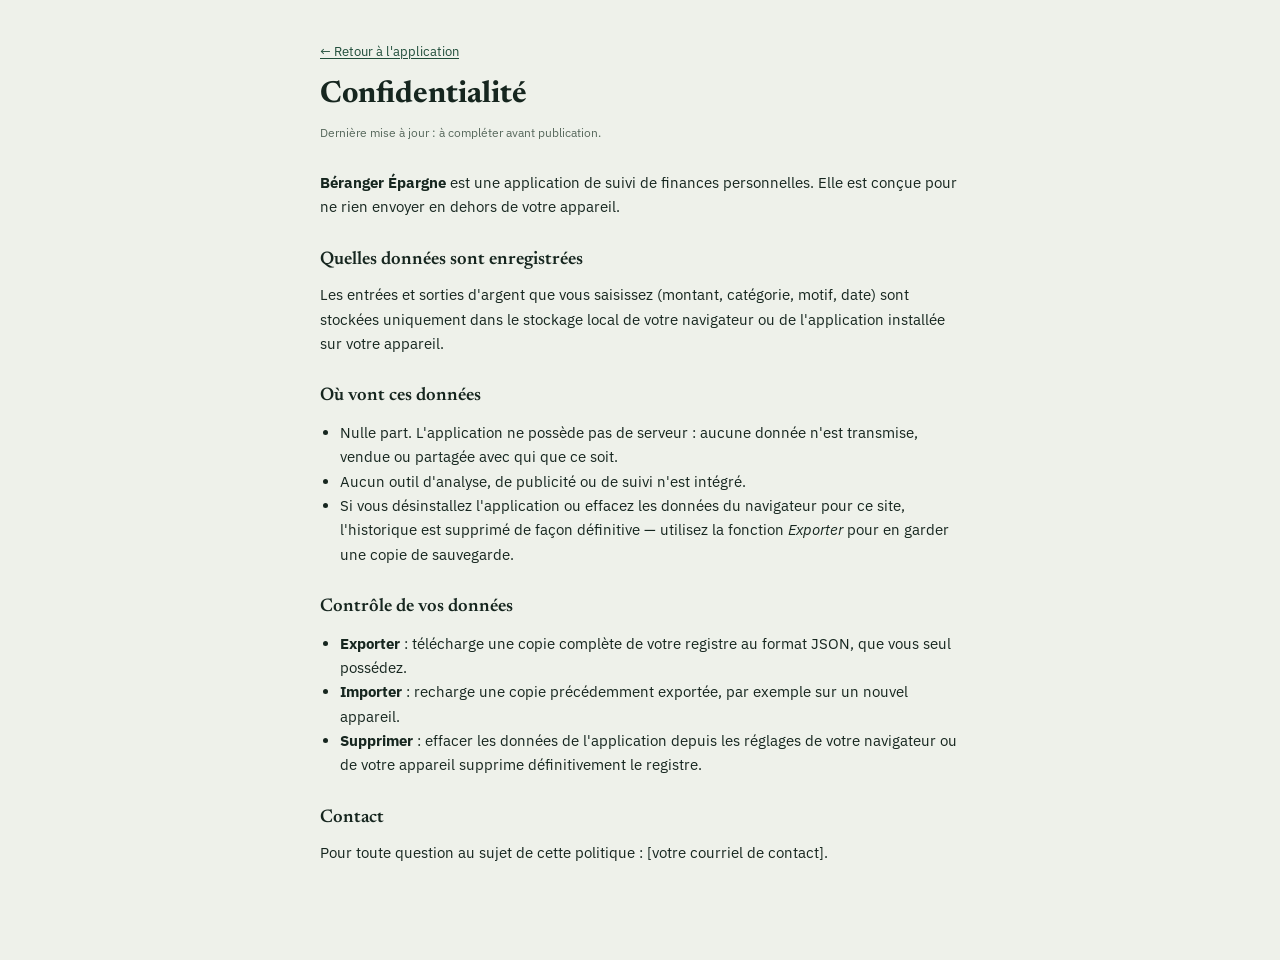
==== privacy.html @ 8eda5e46 "Initial commit: Beranger Epargne, a personal finance PWA Standalone offline-first web app for tracki" ====
<!doctype html>
<html lang="fr-CA">
<head>
<meta charset="utf-8">
<meta name="viewport" content="width=device-width, initial-scale=1">
<title>Confidentialité — Béranger Épargne</title>
<meta name="theme-color" content="#1f4d3a">
<link rel="icon" type="image/png" sizes="32x32" href="icons/favicon-32.png">
<link rel="preconnect" href="https://fonts.gstatic.com" crossorigin>
<link rel="stylesheet" href="https://fonts.googleapis.com/css2?family=Newsreader:opsz,wght@6..72,400;6..72,600&family=IBM+Plex+Sans:wght@400;500;600&display=swap">
<link rel="stylesheet" href="style.css">
<style>
  .doc{ max-width:680px; margin:0 auto; padding:40px 20px 80px; }
  .doc h1{ font-size:1.9rem; margin-bottom:6px; }
  .doc .updated{ font-size:.78rem; color:var(--muted); margin-bottom:28px; }
  .doc h2{ font-size:1.15rem; margin-top:30px; margin-bottom:8px; font-weight:600; }
  .doc p, .doc li{ font-size:.92rem; line-height:1.65; color:var(--ink); }
  .doc ul{ padding-left:20px; }
  .back{ display:inline-block; margin-bottom:20px; font-size:.82rem; color:var(--ledger); text-decoration:underline; text-underline-offset:2px; }
</style>
</head>
<body>
<div class="doc">
  <a class="back" href="index.html">← Retour à l'application</a>
  <h1>Confidentialité</h1>
  <p class="updated">Dernière mise à jour : à compléter avant publication.</p>

  <p><strong>Béranger Épargne</strong> est une application de suivi de finances personnelles. Elle est conçue pour ne rien envoyer en dehors de votre appareil.</p>

  <h2>Quelles données sont enregistrées</h2>
  <p>Les entrées et sorties d'argent que vous saisissez (montant, catégorie, motif, date) sont stockées uniquement dans le stockage local de votre navigateur ou de l'application installée sur votre appareil.</p>

  <h2>Où vont ces données</h2>
  <ul>
    <li>Nulle part. L'application ne possède pas de serveur : aucune donnée n'est transmise, vendue ou partagée avec qui que ce soit.</li>
    <li>Aucun outil d'analyse, de publicité ou de suivi n'est intégré.</li>
    <li>Si vous désinstallez l'application ou effacez les données du navigateur pour ce site, l'historique est supprimé de façon définitive — utilisez la fonction <em>Exporter</em> pour en garder une copie de sauvegarde.</li>
  </ul>

  <h2>Contrôle de vos données</h2>
  <ul>
    <li><strong>Exporter</strong> : télécharge une copie complète de votre registre au format JSON, que vous seul possédez.</li>
    <li><strong>Importer</strong> : recharge une copie précédemment exportée, par exemple sur un nouvel appareil.</li>
    <li><strong>Supprimer</strong> : effacer les données de l'application depuis les réglages de votre navigateur ou de votre appareil supprime définitivement le registre.</li>
  </ul>

  <h2>Contact</h2>
  <p>Pour toute question au sujet de cette politique : [votre courriel de contact].</p>
</div>
</body>
</html>
---- style.css ----
:root{
  --paper:#eef1ea;
  --paper-raised:#e4e9dd;
  --ink:#16261f;
  --muted:#57685c;
  --ledger:#1f4d3a;
  --ledger-strong:#163a2b;
  --brass:#97742f;
  --wine:#7a2e33;
  --line:#c9d2c1;
  --line-soft:#dbe1d4;
  --focus:#2f6f4e;
}
@media (prefers-color-scheme: dark){
  :root:not([data-theme="light"]){
    --paper:#11201a;
    --paper-raised:#182a22;
    --ink:#e8ece4;
    --muted:#9bab9e;
    --ledger:#5fa17d;
    --ledger-strong:#7bbb98;
    --brass:#d1ab5f;
    --wine:#d17d80;
    --line:#2c3e33;
    --line-soft:#22322a;
    --focus:#7bbb98;
  }
}
:root[data-theme="dark"]{
  --paper:#11201a;
  --paper-raised:#182a22;
  --ink:#e8ece4;
  --muted:#9bab9e;
  --ledger:#5fa17d;
  --ledger-strong:#7bbb98;
  --brass:#d1ab5f;
  --wine:#d17d80;
  --line:#2c3e33;
  --line-soft:#22322a;
  --focus:#7bbb98;
}

*{ box-sizing:border-box; }
html,body{ margin:0; padding:0; }
body{
  background:var(--paper);
  color:var(--ink);
  font-family:"IBM Plex Sans", system-ui, sans-serif;
  -webkit-font-smoothing:antialiased;
}
::selection{ background:var(--ledger); color:var(--paper); }
h1,h2,h3{ font-family:"Newsreader", Georgia, serif; text-wrap:balance; margin:0; }
.num{ font-family:"IBM Plex Mono", ui-monospace, monospace; font-variant-numeric:tabular-nums; }
a{ color:inherit; }
button{ font-family:inherit; cursor:pointer; }
input, select{ font-family:inherit; }
:focus-visible{ outline:2px solid var(--focus); outline-offset:2px; }

.shell{
  max-width:1180px;
  margin:0 auto;
  padding:28px 20px 80px;
  display:flex;
  flex-direction:column;
  gap:22px;
}

.masthead{
  display:flex;
  align-items:flex-end;
  justify-content:space-between;
  gap:16px;
  padding-bottom:16px;
  border-bottom:2px solid var(--ink);
  flex-wrap:wrap;
}
.brand{ display:flex; align-items:center; gap:12px; }
.brand svg{ width:38px; height:38px; flex:none; }
.brand-text h1{ font-size:1.7rem; font-weight:600; letter-spacing:.2px; }
.brand-text p{ margin:2px 0 0; font-size:.8rem; color:var(--muted); letter-spacing:.03em; }

.header-actions{ display:flex; align-items:center; gap:18px; flex-wrap:wrap; }

.data-actions{ display:flex; gap:8px; }
.ghost-btn{
  font-size:.72rem; color:var(--muted);
  border:1px solid var(--line); background:var(--paper-raised);
  border-radius:3px; padding:5px 9px;
}
.ghost-btn:hover{ border-color:var(--ledger); color:var(--ledger); }

.month-nav{
  display:flex;
  align-items:center;
  gap:10px;
  font-family:"IBM Plex Mono", monospace;
}
.month-nav button{
  width:30px; height:30px;
  border:1px solid var(--line);
  background:var(--paper-raised);
  color:var(--ink);
  border-radius:3px;
  font-size:.95rem;
  display:flex; align-items:center; justify-content:center;
}
.month-nav button:hover{ border-color:var(--ledger); color:var(--ledger); }
.month-label{
  min-width:168px;
  text-align:center;
  font-size:.95rem;
  font-weight:500;
  padding:5px 10px;
  border:1px solid var(--line);
  border-radius:3px;
  background:var(--paper-raised);
}
.month-today{
  font-size:.72rem;
  color:var(--muted);
  border:none;
  background:none;
  text-decoration:underline;
  text-underline-offset:2px;
  padding:0;
}

.tiles{
  display:grid;
  grid-template-columns:repeat(4,1fr);
  gap:1px;
  background:var(--line);
  border:1px solid var(--line);
}
@media (max-width:600px){ .tiles{ grid-template-columns:repeat(2,1fr); } }
.tile{
  background:var(--paper);
  padding:16px 18px;
  display:flex;
  flex-direction:column;
  gap:8px;
  min-width:0;
}
.tile .k{
  font-size:.7rem;
  text-transform:uppercase;
  letter-spacing:.08em;
  color:var(--muted);
}
.tile .v{
  font-size:1.5rem;
  font-weight:500;
  white-space:nowrap;
  overflow:hidden;
  text-overflow:ellipsis;
}
.tile .d{ font-size:.74rem; color:var(--muted); }
.tile.in .v{ color:var(--ledger); }
.tile.out .v{ color:var(--ink); }
.tile.save .v{ color:var(--brass); }
.tile.left .v.neg{ color:var(--wine); }

.grid{
  display:grid;
  grid-template-columns:1.55fr 1fr;
  gap:20px;
  align-items:start;
}
@media (max-width:840px){ .grid{ grid-template-columns:1fr; } }

.panel{
  background:var(--paper-raised);
  border:1px solid var(--line);
  border-radius:4px;
}
.panel-head{
  display:flex;
  align-items:baseline;
  justify-content:space-between;
  padding:14px 18px 12px;
  border-bottom:1px solid var(--line);
  gap:10px;
}
.panel-head h2{ font-size:1.05rem; font-weight:600; }
.panel-head .hint{ font-size:.72rem; color:var(--muted); }
.panel-body{ padding:16px 18px 18px; }

.add-form{
  display:flex;
  flex-wrap:wrap;
  gap:10px 10px;
  align-items:end;
  padding:14px 18px;
  border-bottom:1px solid var(--line);
  background:var(--paper);
}
.field{ display:flex; flex-direction:column; gap:4px; min-width:0; flex:1 1 108px; }
.field.amount{ flex:0 1 90px; }
.field.date{ flex:0 1 148px; }
.field.submit{ flex:0 0 auto; }
.field.type{ flex:0 0 auto; }
.field label{ font-size:.66rem; text-transform:uppercase; letter-spacing:.06em; color:var(--muted); }
.field input, .field select{
  background:var(--paper-raised);
  border:1px solid var(--line);
  border-radius:3px;
  padding:7px 8px;
  color:var(--ink);
  font-size:.85rem;
  width:100%;
}
.type-toggle{ display:flex; border:1px solid var(--line); border-radius:3px; overflow:hidden; height:33px; }
.type-toggle button{
  border:none; background:var(--paper-raised); color:var(--muted);
  padding:0 12px; font-size:.78rem; font-weight:500;
}
.type-toggle button.active.in{ background:var(--ledger); color:var(--paper); }
.type-toggle button.active.out{ background:var(--wine); color:var(--paper); }
.add-btn{
  height:33px; padding:0 16px; border:1px solid var(--ledger);
  background:var(--ledger); color:var(--paper); border-radius:3px;
  font-size:.8rem; font-weight:600; letter-spacing:.02em; white-space:nowrap;
}
.add-btn:hover{ background:var(--ledger-strong); }

.day-group + .day-group{ margin-top:14px; }
.day-head{
  font-size:.72rem; color:var(--muted);
  text-transform:uppercase; letter-spacing:.06em;
  padding:0 18px 6px;
}
.row{
  display:grid;
  grid-template-columns:1fr auto auto;
  gap:12px;
  align-items:center;
  padding:9px 18px;
  border-top:1px solid var(--line-soft);
}
.row:hover{ background:var(--paper); }
.row .desc{ min-width:0; display:flex; flex-direction:column; gap:2px; }
.row .note{ font-size:.86rem; overflow:hidden; text-overflow:ellipsis; white-space:nowrap; }
.pill{
  display:inline-flex; align-items:center; gap:5px;
  font-size:.68rem; color:var(--muted);
  width:fit-content;
}
.pill .dot{ width:6px; height:6px; border-radius:50%; background:currentColor; }
.row .amt{ font-size:.92rem; text-align:right; white-space:nowrap; }
.row .amt.in{ color:var(--ledger); }
.row .amt.out{ color:var(--ink); }
.row .amt.save{ color:var(--brass); }
.row .del{
  border:none; background:none; color:var(--muted);
  font-size:.85rem; padding:2px 4px; opacity:.5;
}
.row .del:hover{ opacity:1; color:var(--wine); }

.empty{
  padding:30px 18px;
  text-align:center;
  color:var(--muted);
  font-size:.86rem;
}

.report-line{
  display:flex; justify-content:space-between; align-items:baseline;
  padding:6px 0; border-bottom:1px solid var(--line-soft);
  font-size:.86rem; gap:10px;
}
.report-line:last-child{ border-bottom:none; }
.report-line .lbl{ color:var(--muted); }
.delta{ font-size:.72rem; margin-left:6px; }
.delta.up{ color:var(--ledger); }
.delta.down{ color:var(--wine); }
.report-note{
  margin-top:10px; padding-top:10px; border-top:1px dashed var(--line);
  font-size:.84rem; line-height:1.5; color:var(--ink);
}

.bar-row{ margin-bottom:10px; }
.bar-row:last-child{ margin-bottom:0; }
.bar-top{ display:flex; justify-content:space-between; font-size:.78rem; margin-bottom:4px; }
.bar-top .cat{ color:var(--ink); }
.bar-top .amt{ color:var(--muted); font-family:"IBM Plex Mono",monospace; }
.bar-track{ height:7px; background:var(--line-soft); border-radius:2px; overflow:hidden; }
.bar-fill{ height:100%; background:var(--ledger); border-radius:2px; }

.trend{ display:flex; align-items:flex-end; gap:6px; height:52px; margin-top:4px; }
.trend .bar{ flex:1; display:flex; flex-direction:column; align-items:center; gap:4px; height:100%; justify-content:flex-end; }
.trend .stick{ width:100%; max-width:22px; border-radius:2px 2px 0 0; background:var(--line); }
.trend .stick.pos{ background:var(--ledger); }
.trend .stick.neg{ background:var(--wine); }
.trend .m{ font-size:.6rem; color:var(--muted); }
.trend .bar.current .m{ color:var(--ink); font-weight:600; }

.tip{ display:flex; gap:10px; padding:10px 0; border-bottom:1px solid var(--line-soft); }
.tip:last-child{ border-bottom:none; }
.tip .dot{ width:8px; height:8px; border-radius:50%; margin-top:5px; flex:none; }
.tip .dot.critique{ background:var(--wine); }
.tip .dot.attention{ background:var(--brass); }
.tip .dot.info{ background:var(--muted); }
.tip .dot.positif{ background:var(--ledger); }
.tip p{ margin:0; font-size:.84rem; line-height:1.5; }

.foot-note{
  font-size:.72rem; color:var(--muted); text-align:center; margin-top:6px;
}
.foot-note a{ color:var(--ledger); text-decoration:underline; text-underline-offset:2px; }

.install-banner{
  display:none;
  align-items:center;
  justify-content:space-between;
  gap:12px;
  background:var(--ledger);
  color:var(--paper);
  padding:10px 16px;
  border-radius:4px;
  font-size:.82rem;
}
.install-banner.show{ display:flex; }
.install-banner button{
  border:1px solid var(--paper);
  background:transparent;
  color:var(--paper);
  border-radius:3px;
  padding:5px 12px;
  font-size:.78rem;
  font-weight:600;
  white-space:nowrap;
}
.install-banner button:hover{ background:var(--paper); color:var(--ledger); }
.install-banner .dismiss{
  border:none; background:none; color:var(--paper); opacity:.7; padding:2px 4px;
}
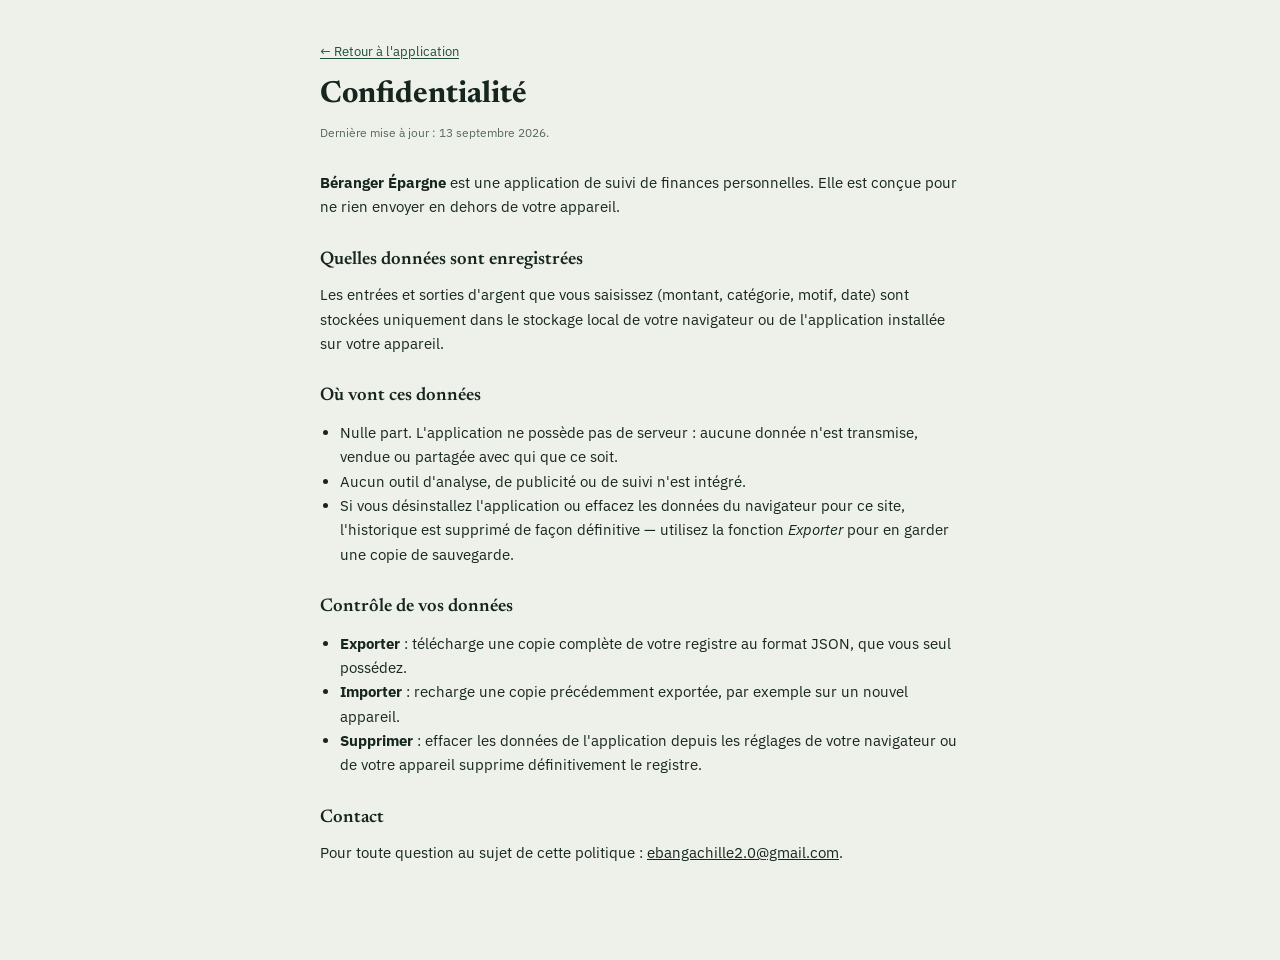
==== commit 8641c3ae: "Ajoute édition/confirmation de suppression, thème manuel, couleurs par catégorie et corrige les bloq" ====
--- a/privacy.html
+++ b/privacy.html
@@ -23,7 +23,7 @@
 <div class="doc">
   <a class="back" href="index.html">← Retour à l'application</a>
   <h1>Confidentialité</h1>
-  <p class="updated">Dernière mise à jour : à compléter avant publication.</p>
+  <p class="updated">Dernière mise à jour : 13 septembre 2026.</p>
 
   <p><strong>Béranger Épargne</strong> est une application de suivi de finances personnelles. Elle est conçue pour ne rien envoyer en dehors de votre appareil.</p>
 
@@ -45,7 +45,7 @@
   </ul>
 
   <h2>Contact</h2>
-  <p>Pour toute question au sujet de cette politique : [votre courriel de contact].</p>
+  <p>Pour toute question au sujet de cette politique : <a href="mailto:ebangachille2.0@gmail.com">ebangachille2.0@gmail.com</a>.</p>
 </div>
 </body>
 </html>
--- a/style.css
+++ b/style.css
@@ -10,6 +10,14 @@
   --line:#c9d2c1;
   --line-soft:#dbe1d4;
   --focus:#2f6f4e;
+  --cat-logement:#1b9e77;
+  --cat-alimentation:#d95f02;
+  --cat-transport:#7570b3;
+  --cat-sante:#e7298a;
+  --cat-abonnements:#66a61e;
+  --cat-loisirs:#e6ab02;
+  --cat-achats:#a6761d;
+  --cat-education:#377eb8;
 }
 @media (prefers-color-scheme: dark){
   :root:not([data-theme="light"]){
@@ -236,8 +244,10 @@
   align-items:center;
   padding:9px 18px;
   border-top:1px solid var(--line-soft);
+  cursor:pointer;
 }
 .row:hover{ background:var(--paper); }
+.row.editing{ background:var(--paper); box-shadow:inset 3px 0 0 var(--ledger); }
 .row .desc{ min-width:0; display:flex; flex-direction:column; gap:2px; }
 .row .note{ font-size:.86rem; overflow:hidden; text-overflow:ellipsis; white-space:nowrap; }
 .pill{
@@ -286,13 +296,20 @@
 .bar-track{ height:7px; background:var(--line-soft); border-radius:2px; overflow:hidden; }
 .bar-fill{ height:100%; background:var(--ledger); border-radius:2px; }
 
-.trend{ display:flex; align-items:flex-end; gap:6px; height:52px; margin-top:4px; }
-.trend .bar{ flex:1; display:flex; flex-direction:column; align-items:center; gap:4px; height:100%; justify-content:flex-end; }
+.trend{ display:flex; align-items:flex-end; gap:6px; height:52px; margin-top:20px; }
+.trend .bar{ position:relative; flex:1; display:flex; flex-direction:column; align-items:center; gap:4px; height:100%; justify-content:flex-end; }
 .trend .stick{ width:100%; max-width:22px; border-radius:2px 2px 0 0; background:var(--line); }
 .trend .stick.pos{ background:var(--ledger); }
 .trend .stick.neg{ background:var(--wine); }
 .trend .m{ font-size:.6rem; color:var(--muted); }
 .trend .bar.current .m{ color:var(--ink); font-weight:600; }
+.trend .val{
+  position:absolute; bottom:100%; left:50%; transform:translateX(-50%);
+  margin-bottom:6px; font-size:.66rem; font-family:"IBM Plex Mono",monospace;
+  background:var(--ink); color:var(--paper); padding:2px 6px; border-radius:3px;
+  white-space:nowrap; opacity:0; pointer-events:none; transition:opacity .12s;
+}
+.trend .bar:hover .val, .trend .bar:focus-visible .val, .trend .bar.show .val{ opacity:1; }
 
 .tip{ display:flex; gap:10px; padding:10px 0; border-bottom:1px solid var(--line-soft); }
 .tip:last-child{ border-bottom:none; }
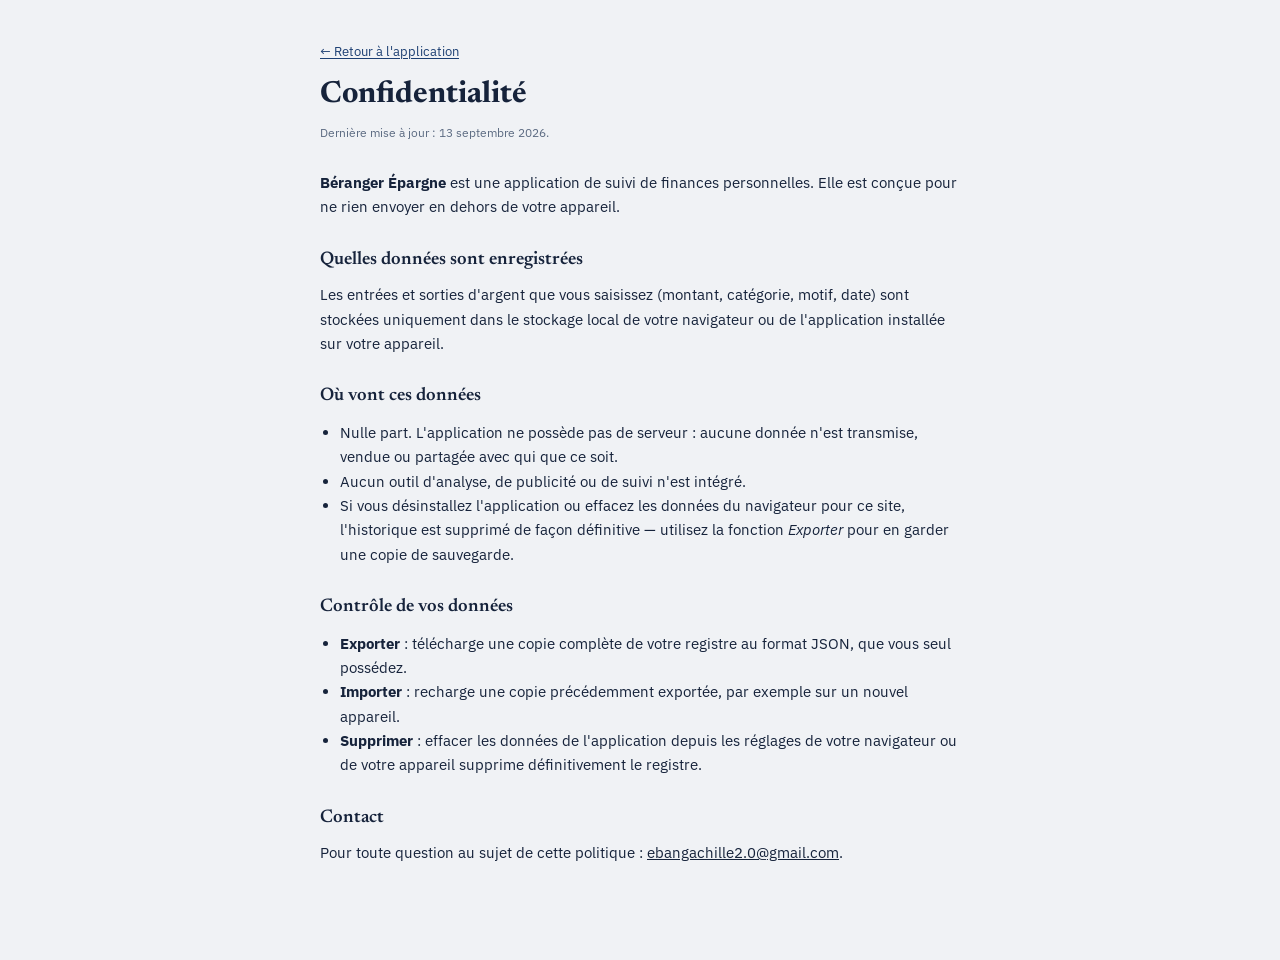
==== commit eaf576c4: "Applique le logo B-EPARGNE et un thème bleu marine/or dans tout le projet - Recadre le badge circula" ====
--- a/privacy.html
+++ b/privacy.html
@@ -4,7 +4,7 @@
 <meta charset="utf-8">
 <meta name="viewport" content="width=device-width, initial-scale=1">
 <title>Confidentialité — Béranger Épargne</title>
-<meta name="theme-color" content="#1f4d3a">
+<meta name="theme-color" content="#14243f">
 <link rel="icon" type="image/png" sizes="32x32" href="icons/favicon-32.png">
 <link rel="preconnect" href="https://fonts.gstatic.com" crossorigin>
 <link rel="stylesheet" href="https://fonts.googleapis.com/css2?family=Newsreader:opsz,wght@6..72,400;6..72,600&family=IBM+Plex+Sans:wght@400;500;600&display=swap">
--- a/style.css
+++ b/style.css
@@ -1,15 +1,15 @@
 :root{
-  --paper:#eef1ea;
-  --paper-raised:#e4e9dd;
-  --ink:#16261f;
-  --muted:#57685c;
-  --ledger:#1f4d3a;
-  --ledger-strong:#163a2b;
-  --brass:#97742f;
-  --wine:#7a2e33;
-  --line:#c9d2c1;
-  --line-soft:#dbe1d4;
-  --focus:#2f6f4e;
+  --paper:#f0f2f5;
+  --paper-raised:#e5e9ee;
+  --ink:#16233b;
+  --muted:#5c6b82;
+  --ledger:#1c3f73;
+  --ledger-strong:#142c54;
+  --brass:#c9962f;
+  --wine:#8c2f3a;
+  --line:#ccd2db;
+  --line-soft:#dde1e7;
+  --focus:#3568b3;
   --cat-logement:#1b9e77;
   --cat-alimentation:#d95f02;
   --cat-transport:#7570b3;
@@ -21,31 +21,31 @@
 }
 @media (prefers-color-scheme: dark){
   :root:not([data-theme="light"]){
-    --paper:#11201a;
-    --paper-raised:#182a22;
-    --ink:#e8ece4;
-    --muted:#9bab9e;
-    --ledger:#5fa17d;
-    --ledger-strong:#7bbb98;
-    --brass:#d1ab5f;
-    --wine:#d17d80;
-    --line:#2c3e33;
-    --line-soft:#22322a;
-    --focus:#7bbb98;
+    --paper:#0f1826;
+    --paper-raised:#17233a;
+    --ink:#e8ecf3;
+    --muted:#9aa7bd;
+    --ledger:#6fa0e6;
+    --ledger-strong:#8fb6ee;
+    --brass:#e3bb6a;
+    --wine:#d98089;
+    --line:#263a5c;
+    --line-soft:#1c2c48;
+    --focus:#6fa0e6;
   }
 }
 :root[data-theme="dark"]{
-  --paper:#11201a;
-  --paper-raised:#182a22;
-  --ink:#e8ece4;
-  --muted:#9bab9e;
-  --ledger:#5fa17d;
-  --ledger-strong:#7bbb98;
-  --brass:#d1ab5f;
-  --wine:#d17d80;
-  --line:#2c3e33;
-  --line-soft:#22322a;
-  --focus:#7bbb98;
+  --paper:#0f1826;
+  --paper-raised:#17233a;
+  --ink:#e8ecf3;
+  --muted:#9aa7bd;
+  --ledger:#6fa0e6;
+  --ledger-strong:#8fb6ee;
+  --brass:#e3bb6a;
+  --wine:#d98089;
+  --line:#263a5c;
+  --line-soft:#1c2c48;
+  --focus:#6fa0e6;
 }
 
 *{ box-sizing:border-box; }
@@ -83,7 +83,7 @@
   flex-wrap:wrap;
 }
 .brand{ display:flex; align-items:center; gap:12px; }
-.brand svg{ width:38px; height:38px; flex:none; }
+.brand-logo{ width:38px; height:38px; flex:none; border-radius:50%; display:block; }
 .brand-text h1{ font-size:1.7rem; font-weight:600; letter-spacing:.2px; }
 .brand-text p{ margin:2px 0 0; font-size:.8rem; color:var(--muted); letter-spacing:.03em; }
 
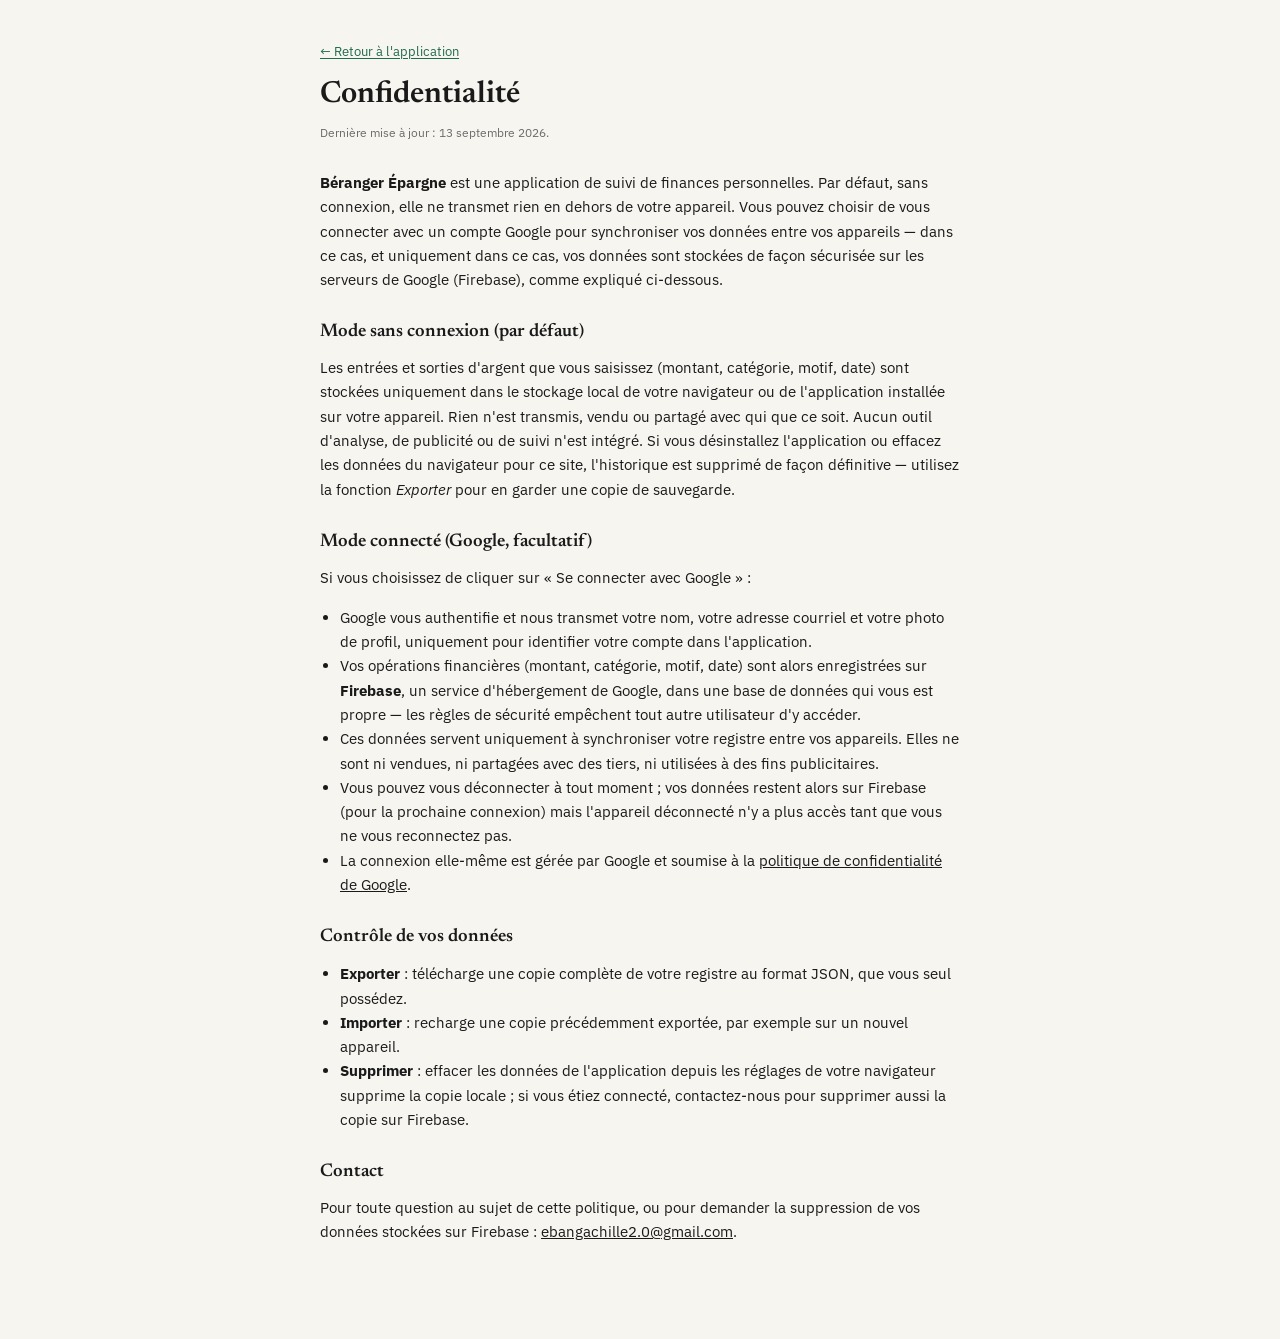
==== commit 94b36123: "Ajoute la connexion Google + synchronisation Firestore et refond le visuel en thème « Quiet Ledger »" ====
--- a/privacy.html
+++ b/privacy.html
@@ -4,10 +4,10 @@
 <meta charset="utf-8">
 <meta name="viewport" content="width=device-width, initial-scale=1">
 <title>Confidentialité — Béranger Épargne</title>
-<meta name="theme-color" content="#14243f">
+<meta name="theme-color" content="#1F6B4A">
 <link rel="icon" type="image/png" sizes="32x32" href="icons/favicon-32.png">
 <link rel="preconnect" href="https://fonts.gstatic.com" crossorigin>
-<link rel="stylesheet" href="https://fonts.googleapis.com/css2?family=Newsreader:opsz,wght@6..72,400;6..72,600&family=IBM+Plex+Sans:wght@400;500;600&display=swap">
+<link rel="stylesheet" href="https://fonts.googleapis.com/css2?family=Newsreader:opsz,wght@6..72,400;6..72,500;6..72,600;6..72,700&family=IBM+Plex+Sans:wght@400;500;600;700&family=IBM+Plex+Mono:wght@400;500;600&display=swap">
 <link rel="stylesheet" href="style.css">
 <style>
   .doc{ max-width:680px; margin:0 auto; padding:40px 20px 80px; }
@@ -25,27 +25,30 @@
   <h1>Confidentialité</h1>
   <p class="updated">Dernière mise à jour : 13 septembre 2026.</p>
 
-  <p><strong>Béranger Épargne</strong> est une application de suivi de finances personnelles. Elle est conçue pour ne rien envoyer en dehors de votre appareil.</p>
+  <p><strong>Béranger Épargne</strong> est une application de suivi de finances personnelles. Par défaut, sans connexion, elle ne transmet rien en dehors de votre appareil. Vous pouvez choisir de vous connecter avec un compte Google pour synchroniser vos données entre vos appareils — dans ce cas, et uniquement dans ce cas, vos données sont stockées de façon sécurisée sur les serveurs de Google (Firebase), comme expliqué ci-dessous.</p>
 
-  <h2>Quelles données sont enregistrées</h2>
-  <p>Les entrées et sorties d'argent que vous saisissez (montant, catégorie, motif, date) sont stockées uniquement dans le stockage local de votre navigateur ou de l'application installée sur votre appareil.</p>
+  <h2>Mode sans connexion (par défaut)</h2>
+  <p>Les entrées et sorties d'argent que vous saisissez (montant, catégorie, motif, date) sont stockées uniquement dans le stockage local de votre navigateur ou de l'application installée sur votre appareil. Rien n'est transmis, vendu ou partagé avec qui que ce soit. Aucun outil d'analyse, de publicité ou de suivi n'est intégré. Si vous désinstallez l'application ou effacez les données du navigateur pour ce site, l'historique est supprimé de façon définitive — utilisez la fonction <em>Exporter</em> pour en garder une copie de sauvegarde.</p>
 
-  <h2>Où vont ces données</h2>
+  <h2>Mode connecté (Google, facultatif)</h2>
+  <p>Si vous choisissez de cliquer sur « Se connecter avec Google » :</p>
   <ul>
-    <li>Nulle part. L'application ne possède pas de serveur : aucune donnée n'est transmise, vendue ou partagée avec qui que ce soit.</li>
-    <li>Aucun outil d'analyse, de publicité ou de suivi n'est intégré.</li>
-    <li>Si vous désinstallez l'application ou effacez les données du navigateur pour ce site, l'historique est supprimé de façon définitive — utilisez la fonction <em>Exporter</em> pour en garder une copie de sauvegarde.</li>
+    <li>Google vous authentifie et nous transmet votre nom, votre adresse courriel et votre photo de profil, uniquement pour identifier votre compte dans l'application.</li>
+    <li>Vos opérations financières (montant, catégorie, motif, date) sont alors enregistrées sur <strong>Firebase</strong>, un service d'hébergement de Google, dans une base de données qui vous est propre — les règles de sécurité empêchent tout autre utilisateur d'y accéder.</li>
+    <li>Ces données servent uniquement à synchroniser votre registre entre vos appareils. Elles ne sont ni vendues, ni partagées avec des tiers, ni utilisées à des fins publicitaires.</li>
+    <li>Vous pouvez vous déconnecter à tout moment ; vos données restent alors sur Firebase (pour la prochaine connexion) mais l'appareil déconnecté n'y a plus accès tant que vous ne vous reconnectez pas.</li>
+    <li>La connexion elle-même est gérée par Google et soumise à la <a href="https://policies.google.com/privacy" target="_blank" rel="noopener">politique de confidentialité de Google</a>.</li>
   </ul>
 
   <h2>Contrôle de vos données</h2>
   <ul>
     <li><strong>Exporter</strong> : télécharge une copie complète de votre registre au format JSON, que vous seul possédez.</li>
     <li><strong>Importer</strong> : recharge une copie précédemment exportée, par exemple sur un nouvel appareil.</li>
-    <li><strong>Supprimer</strong> : effacer les données de l'application depuis les réglages de votre navigateur ou de votre appareil supprime définitivement le registre.</li>
+    <li><strong>Supprimer</strong> : effacer les données de l'application depuis les réglages de votre navigateur supprime la copie locale ; si vous étiez connecté, contactez-nous pour supprimer aussi la copie sur Firebase.</li>
   </ul>
 
   <h2>Contact</h2>
-  <p>Pour toute question au sujet de cette politique : <a href="mailto:ebangachille2.0@gmail.com">ebangachille2.0@gmail.com</a>.</p>
+  <p>Pour toute question au sujet de cette politique, ou pour demander la suppression de vos données stockées sur Firebase : <a href="mailto:ebangachille2.0@gmail.com">ebangachille2.0@gmail.com</a>.</p>
 </div>
 </body>
 </html>
--- a/style.css
+++ b/style.css
@@ -1,15 +1,37 @@
 :root{
-  --paper:#f0f2f5;
-  --paper-raised:#e5e9ee;
-  --ink:#16233b;
-  --muted:#5c6b82;
-  --ledger:#1c3f73;
-  --ledger-strong:#142c54;
-  --brass:#c9962f;
-  --wine:#8c2f3a;
-  --line:#ccd2db;
-  --line-soft:#dde1e7;
-  --focus:#3568b3;
+  /* --- couleurs : "Quiet Ledger", mode clair par défaut --- */
+  --bg:#F7F5F0;
+  --paper:#F7F5F0;            /* alias legacy */
+  --surface:#FFFFFF;
+  --paper-raised:#FFFFFF;     /* alias legacy */
+  --surface-2:#F1EDE4;
+  --ink:#1A1A1A;
+  --muted:#6B6B6B;
+  --line:#E8E4DC;
+  --line-soft:#EFEBE3;
+
+  --income:#1F6B4A;
+  --income-soft:rgba(31,107,74,.10);
+  --income-tint:#EAF3EC;
+  --expense:#C45C4A;
+  --expense-soft:rgba(196,92,74,.10);
+  --expense-tint:#F7EAE7;
+  --savings:#B89B5E;
+  --savings-soft:rgba(184,155,94,.14);
+  --savings-tint:#F5F0E3;
+  --neutral:#5B7280;
+  --neutral-soft:rgba(91,114,128,.10);
+  --neutral-tint:#EEF1F2;
+  --danger:#C45C4A;
+  --danger-soft:rgba(196,92,74,.10);
+
+  /* alias legacy vers les tons sémantiques (utilisés directement par app.js) */
+  --ledger:var(--income);
+  --ledger-strong:#175939;
+  --brass:var(--savings);
+  --wine:var(--expense);
+  --focus:#1F6B4A;
+
   --cat-logement:#1b9e77;
   --cat-alimentation:#d95f02;
   --cat-transport:#7570b3;
@@ -18,59 +40,108 @@
   --cat-loisirs:#e6ab02;
   --cat-achats:#a6761d;
   --cat-education:#377eb8;
-}
+
+  /* --- échelle d'espacement --- */
+  --sp-1:4px; --sp-2:8px; --sp-3:12px; --sp-4:16px; --sp-6:24px; --sp-8:32px;
+
+  /* --- rayons : généreux, esprit carnet --- */
+  --radius-sm:10px; --radius-md:12px; --radius-lg:16px; --radius-full:999px;
+
+  /* --- ombres très douces --- */
+  --shadow-sm:0 1px 3px rgba(26,20,10,.05);
+  --shadow-md:0 6px 20px rgba(26,20,10,.07);
+  --shadow-lg:0 16px 40px rgba(26,20,10,.10);
+
+  /* --- transitions --- */
+  --transition:150ms cubic-bezier(.4,0,.2,1);
+  --transition-slow:220ms cubic-bezier(.4,0,.2,1);
+}
+
+/* Mode sombre : suit le système, ou choix manuel via [data-theme] */
 @media (prefers-color-scheme: dark){
   :root:not([data-theme="light"]){
-    --paper:#0f1826;
-    --paper-raised:#17233a;
-    --ink:#e8ecf3;
-    --muted:#9aa7bd;
-    --ledger:#6fa0e6;
-    --ledger-strong:#8fb6ee;
-    --brass:#e3bb6a;
-    --wine:#d98089;
-    --line:#263a5c;
-    --line-soft:#1c2c48;
-    --focus:#6fa0e6;
+    --bg:#121416; --paper:#121416;
+    --surface:#1C1F24; --paper-raised:#1C1F24;
+    --surface-2:#242830;
+    --ink:#EDEDED;
+    --muted:#9A9A9A;
+    --line:#2A2E33;
+    --line-soft:#232629;
+    --income:#3E9C74; --income-soft:rgba(62,156,116,.16); --income-tint:#182420;
+    --expense:#D97F6C; --expense-soft:rgba(217,127,108,.16); --expense-tint:#241C1A;
+    --savings:#CBB077; --savings-soft:rgba(203,176,119,.16); --savings-tint:#241F16;
+    --neutral:#8AA0AE; --neutral-soft:rgba(138,160,174,.14); --neutral-tint:#1B2024;
+    --danger:#D97F6C; --danger-soft:rgba(217,127,108,.16);
+    --ledger-strong:#4CB483;
+    --shadow-sm:0 1px 3px rgba(0,0,0,.4);
+    --shadow-md:0 8px 24px rgba(0,0,0,.45);
+    --shadow-lg:0 20px 44px rgba(0,0,0,.5);
   }
 }
+:root[data-theme="light"]{
+  --bg:#F7F5F0; --paper:#F7F5F0;
+  --surface:#FFFFFF; --paper-raised:#FFFFFF;
+  --surface-2:#F1EDE4;
+  --ink:#1A1A1A;
+  --muted:#6B6B6B;
+  --line:#E8E4DC;
+  --line-soft:#EFEBE3;
+  --income:#1F6B4A; --income-soft:rgba(31,107,74,.10); --income-tint:#EAF3EC;
+  --expense:#C45C4A; --expense-soft:rgba(196,92,74,.10); --expense-tint:#F7EAE7;
+  --savings:#B89B5E; --savings-soft:rgba(184,155,94,.14); --savings-tint:#F5F0E3;
+  --neutral:#5B7280; --neutral-soft:rgba(91,114,128,.10); --neutral-tint:#EEF1F2;
+  --danger:#C45C4A; --danger-soft:rgba(196,92,74,.10);
+  --ledger-strong:#175939;
+  --shadow-sm:0 1px 3px rgba(26,20,10,.05);
+  --shadow-md:0 6px 20px rgba(26,20,10,.07);
+  --shadow-lg:0 16px 40px rgba(26,20,10,.10);
+}
 :root[data-theme="dark"]{
-  --paper:#0f1826;
-  --paper-raised:#17233a;
-  --ink:#e8ecf3;
-  --muted:#9aa7bd;
-  --ledger:#6fa0e6;
-  --ledger-strong:#8fb6ee;
-  --brass:#e3bb6a;
-  --wine:#d98089;
-  --line:#263a5c;
-  --line-soft:#1c2c48;
-  --focus:#6fa0e6;
+  --bg:#121416; --paper:#121416;
+  --surface:#1C1F24; --paper-raised:#1C1F24;
+  --surface-2:#242830;
+  --ink:#EDEDED;
+  --muted:#9A9A9A;
+  --line:#2A2E33;
+  --line-soft:#232629;
+  --income:#3E9C74; --income-soft:rgba(62,156,116,.16); --income-tint:#182420;
+  --expense:#D97F6C; --expense-soft:rgba(217,127,108,.16); --expense-tint:#241C1A;
+  --savings:#CBB077; --savings-soft:rgba(203,176,119,.16); --savings-tint:#241F16;
+  --neutral:#8AA0AE; --neutral-soft:rgba(138,160,174,.14); --neutral-tint:#1B2024;
+  --danger:#D97F6C; --danger-soft:rgba(217,127,108,.16);
+  --ledger-strong:#4CB483;
+  --shadow-sm:0 1px 3px rgba(0,0,0,.4);
+  --shadow-md:0 8px 24px rgba(0,0,0,.45);
+  --shadow-lg:0 20px 44px rgba(0,0,0,.5);
 }
 
 *{ box-sizing:border-box; }
 html,body{ margin:0; padding:0; }
 body{
-  background:var(--paper);
+  background:var(--bg);
   color:var(--ink);
-  font-family:"IBM Plex Sans", system-ui, sans-serif;
+  font-family:"IBM Plex Sans", system-ui, -apple-system, sans-serif;
   -webkit-font-smoothing:antialiased;
-}
-::selection{ background:var(--ledger); color:var(--paper); }
-h1,h2,h3{ font-family:"Newsreader", Georgia, serif; text-wrap:balance; margin:0; }
-.num{ font-family:"IBM Plex Mono", ui-monospace, monospace; font-variant-numeric:tabular-nums; }
+  transition:background var(--transition-slow), color var(--transition-slow);
+}
+::selection{ background:var(--income); color:var(--surface); }
+h1,h2,h3{ font-family:"Newsreader", Georgia, serif; font-weight:600; letter-spacing:0; text-wrap:balance; margin:0; }
+.num{ font-family:"IBM Plex Mono", ui-monospace, monospace; font-variant-numeric:tabular-nums; font-feature-settings:"tnum" 1; }
 a{ color:inherit; }
-button{ font-family:inherit; cursor:pointer; }
-input, select{ font-family:inherit; }
+button{ font-family:inherit; cursor:pointer; transition:background var(--transition), color var(--transition), border-color var(--transition), transform var(--transition), box-shadow var(--transition); }
+input, select{ font-family:inherit; transition:border-color var(--transition), box-shadow var(--transition); }
 :focus-visible{ outline:2px solid var(--focus); outline-offset:2px; }
 
 .shell{
   max-width:1180px;
   margin:0 auto;
-  padding:28px 20px 80px;
+  padding:36px 24px 96px;
   display:flex;
   flex-direction:column;
-  gap:22px;
+  gap:28px;
+}
+@media (max-width:600px){
+  .shell{ padding:24px 16px 80px; gap:22px; }
 }
 
 .masthead{
@@ -78,50 +149,61 @@
   align-items:flex-end;
   justify-content:space-between;
   gap:16px;
-  padding-bottom:16px;
-  border-bottom:2px solid var(--ink);
+  padding-bottom:20px;
+  border-bottom:1px solid var(--line);
   flex-wrap:wrap;
 }
-.brand{ display:flex; align-items:center; gap:12px; }
-.brand-logo{ width:38px; height:38px; flex:none; border-radius:50%; display:block; }
-.brand-text h1{ font-size:1.7rem; font-weight:600; letter-spacing:.2px; }
-.brand-text p{ margin:2px 0 0; font-size:.8rem; color:var(--muted); letter-spacing:.03em; }
-
-.header-actions{ display:flex; align-items:center; gap:18px; flex-wrap:wrap; }
+.brand{ display:flex; align-items:center; gap:14px; }
+.brand-logo{ width:42px; height:42px; flex:none; border-radius:50%; display:block; box-shadow:var(--shadow-sm); }
+.brand-text h1{ font-size:1.75rem; font-weight:600; letter-spacing:.1px; }
+.brand-text p{ margin:3px 0 0; font-size:.8rem; color:var(--muted); letter-spacing:.03em; font-family:"IBM Plex Sans", sans-serif; }
+
+.header-actions{ display:flex; align-items:center; gap:20px; flex-wrap:wrap; }
+
+.auth-actions{ display:flex; align-items:center; gap:10px; }
+.user-chip{ display:flex; align-items:center; gap:6px; }
+.user-chip img{ width:26px; height:26px; border-radius:50%; display:block; background:var(--surface-2); }
+.user-chip span{ font-size:.78rem; font-weight:500; max-width:120px; overflow:hidden; text-overflow:ellipsis; white-space:nowrap; }
+.sync-status{ font-size:.68rem; color:var(--muted); }
+.sync-status.synced::before{ content:"● "; color:var(--income); }
+.sync-status.syncing::before{ content:"● "; color:var(--savings); }
+.sync-status.offline::before{ content:"● "; color:var(--danger); }
 
 .data-actions{ display:flex; gap:8px; }
 .ghost-btn{
   font-size:.72rem; color:var(--muted);
-  border:1px solid var(--line); background:var(--paper-raised);
-  border-radius:3px; padding:5px 9px;
-}
-.ghost-btn:hover{ border-color:var(--ledger); color:var(--ledger); }
+  border:1px solid var(--line); background:var(--surface);
+  border-radius:var(--radius-sm); padding:7px 12px;
+  min-height:34px;
+}
+.ghost-btn:hover{ border-color:var(--income); color:var(--income); }
 
 .month-nav{
   display:flex;
   align-items:center;
-  gap:10px;
-  font-family:"IBM Plex Mono", monospace;
+  gap:var(--sp-2);
 }
 .month-nav button{
-  width:30px; height:30px;
-  border:1px solid var(--line);
-  background:var(--paper-raised);
+  width:34px; height:34px;
+  border:1px solid var(--line);
+  background:var(--surface);
   color:var(--ink);
-  border-radius:3px;
+  border-radius:var(--radius-sm);
   font-size:.95rem;
   display:flex; align-items:center; justify-content:center;
 }
-.month-nav button:hover{ border-color:var(--ledger); color:var(--ledger); }
+.month-nav button:hover{ border-color:var(--income); color:var(--income); }
 .month-label{
   min-width:168px;
   text-align:center;
-  font-size:.95rem;
+  font-size:.9rem;
   font-weight:500;
-  padding:5px 10px;
-  border:1px solid var(--line);
-  border-radius:3px;
-  background:var(--paper-raised);
+  font-family:"IBM Plex Mono", monospace;
+  font-variant-numeric:tabular-nums;
+  padding:7px 12px;
+  border:1px solid var(--line);
+  border-radius:var(--radius-sm);
+  background:var(--surface);
 }
 .month-today{
   font-size:.72rem;
@@ -133,221 +215,275 @@
   padding:0;
 }
 
+/* --- Cartes de synthèse : élevées, teintées selon le type --- */
 .tiles{
   display:grid;
   grid-template-columns:repeat(4,1fr);
-  gap:1px;
-  background:var(--line);
-  border:1px solid var(--line);
-}
-@media (max-width:600px){ .tiles{ grid-template-columns:repeat(2,1fr); } }
+  gap:var(--sp-4);
+}
+@media (max-width:760px){ .tiles{ grid-template-columns:repeat(2,1fr); } }
+@media (max-width:420px){ .tiles{ grid-template-columns:1fr; } }
+
 .tile{
-  background:var(--paper);
-  padding:16px 18px;
+  position:relative;
+  background:var(--tint, var(--surface));
+  border:1px solid var(--line);
+  border-radius:var(--radius-lg);
+  box-shadow:var(--shadow-md);
+  padding:var(--sp-6);
   display:flex;
   flex-direction:column;
-  gap:8px;
+  gap:var(--sp-2);
   min-width:0;
-}
-.tile .k{
-  font-size:.7rem;
+  overflow:hidden;
+  transition:box-shadow var(--transition-slow), transform var(--transition-slow);
+}
+.tile:hover{ box-shadow:var(--shadow-lg); transform:translateY(-2px); }
+.tile[data-tone="income"]{ --tone:var(--income); --tint:var(--income-tint); }
+.tile[data-tone="expense"]{ --tone:var(--expense); --tint:var(--expense-tint); }
+.tile[data-tone="savings"]{ --tone:var(--savings); --tint:var(--savings-tint); }
+.tile[data-tone="neutral"]{ --tone:var(--neutral); --tint:var(--neutral-tint); }
+.tile[data-tone="danger"]{ --tone:var(--danger); --tint:var(--expense-tint); }
+
+.tile-label{
+  font-size:.72rem;
+  font-weight:600;
   text-transform:uppercase;
   letter-spacing:.08em;
   color:var(--muted);
 }
-.tile .v{
-  font-size:1.5rem;
-  font-weight:500;
+.tile-value{
+  font-size:2.1rem;
+  font-weight:600;
+  letter-spacing:-.01em;
+  line-height:1.15;
+  color:var(--ink);
   white-space:nowrap;
   overflow:hidden;
   text-overflow:ellipsis;
 }
-.tile .d{ font-size:.74rem; color:var(--muted); }
-.tile.in .v{ color:var(--ledger); }
-.tile.out .v{ color:var(--ink); }
-.tile.save .v{ color:var(--brass); }
-.tile.left .v.neg{ color:var(--wine); }
+@media (max-width:760px){ .tile-value{ font-size:1.5rem; } }
+@media (max-width:420px){ .tile-value{ font-size:1.9rem; } }
+.tile[data-tone="income"] .tile-value{ color:var(--income); }
+.tile[data-tone="expense"] .tile-value{ color:var(--expense); }
+.tile[data-tone="savings"] .tile-value{ color:var(--savings); }
+.tile[data-tone="neutral"] .tile-value{ color:var(--ink); }
+.tile[data-tone="danger"] .tile-value{ color:var(--danger); }
+
+.tile-delta{
+  display:inline-flex;
+  align-items:center;
+  gap:4px;
+  width:fit-content;
+  font-size:.78rem;
+  font-weight:600;
+  color:var(--muted);
+}
+.tile-delta-ctx{ font-weight:400; color:var(--muted); }
+.tile-delta.is-pos{ color:var(--income); }
+.tile-delta.is-neg{ color:var(--danger); }
+.tile-delta.is-flat{ color:var(--muted); font-weight:400; }
 
 .grid{
   display:grid;
   grid-template-columns:1.55fr 1fr;
-  gap:20px;
+  gap:var(--sp-6);
   align-items:start;
 }
 @media (max-width:840px){ .grid{ grid-template-columns:1fr; } }
 
 .panel{
-  background:var(--paper-raised);
-  border:1px solid var(--line);
-  border-radius:4px;
+  background:var(--surface);
+  border:1px solid var(--line);
+  border-radius:var(--radius-lg);
+  box-shadow:var(--shadow-sm);
+  overflow:hidden;
 }
 .panel-head{
   display:flex;
   align-items:baseline;
   justify-content:space-between;
-  padding:14px 18px 12px;
-  border-bottom:1px solid var(--line);
+  padding:18px 22px 14px;
+  border-bottom:1px solid var(--line-soft);
   gap:10px;
 }
-.panel-head h2{ font-size:1.05rem; font-weight:600; }
+.panel-head h2{ font-size:1.15rem; font-weight:600; }
 .panel-head .hint{ font-size:.72rem; color:var(--muted); }
-.panel-body{ padding:16px 18px 18px; }
+.panel-body{ padding:20px 22px 22px; }
 
 .add-form{
   display:flex;
   flex-wrap:wrap;
-  gap:10px 10px;
+  gap:12px 12px;
   align-items:end;
-  padding:14px 18px;
-  border-bottom:1px solid var(--line);
-  background:var(--paper);
-}
-.field{ display:flex; flex-direction:column; gap:4px; min-width:0; flex:1 1 108px; }
-.field.amount{ flex:0 1 90px; }
-.field.date{ flex:0 1 148px; }
+  padding:20px 22px;
+  border-bottom:1px solid var(--line-soft);
+  background:var(--surface-2);
+}
+.field{ display:flex; flex-direction:column; gap:5px; min-width:0; flex:1 1 108px; }
+.field.amount{ flex:0 1 96px; }
+.field.date{ flex:0 1 152px; }
 .field.submit{ flex:0 0 auto; }
 .field.type{ flex:0 0 auto; }
 .field label{ font-size:.66rem; text-transform:uppercase; letter-spacing:.06em; color:var(--muted); }
 .field input, .field select{
-  background:var(--paper-raised);
-  border:1px solid var(--line);
-  border-radius:3px;
-  padding:7px 8px;
+  background:var(--surface);
+  border:1px solid var(--line);
+  border-radius:var(--radius-sm);
+  padding:9px 10px;
   color:var(--ink);
-  font-size:.85rem;
+  font-size:.88rem;
+  min-height:38px;
   width:100%;
 }
-.type-toggle{ display:flex; border:1px solid var(--line); border-radius:3px; overflow:hidden; height:33px; }
+.field input:focus, .field select:focus{ border-color:var(--income); }
+.type-toggle{ display:flex; border:1px solid var(--line); border-radius:var(--radius-sm); overflow:hidden; height:38px; }
 .type-toggle button{
-  border:none; background:var(--paper-raised); color:var(--muted);
-  padding:0 12px; font-size:.78rem; font-weight:500;
-}
-.type-toggle button.active.in{ background:var(--ledger); color:var(--paper); }
-.type-toggle button.active.out{ background:var(--wine); color:var(--paper); }
+  border:none; background:var(--surface); color:var(--muted);
+  padding:0 14px; font-size:.8rem; font-weight:500;
+}
+.type-toggle button.active.in{ background:var(--income); color:#fff; }
+.type-toggle button.active.out{ background:var(--expense); color:#fff; }
 .add-btn{
-  height:33px; padding:0 16px; border:1px solid var(--ledger);
-  background:var(--ledger); color:var(--paper); border-radius:3px;
-  font-size:.8rem; font-weight:600; letter-spacing:.02em; white-space:nowrap;
+  height:38px; padding:0 18px; border:1px solid var(--income);
+  background:var(--income); color:#fff; border-radius:var(--radius-sm);
+  font-size:.82rem; font-weight:600; letter-spacing:.02em; white-space:nowrap;
 }
 .add-btn:hover{ background:var(--ledger-strong); }
 
-.day-group + .day-group{ margin-top:14px; }
+.day-group{ padding:0 22px; }
+.day-group + .day-group{ margin-top:18px; }
 .day-head{
-  font-size:.72rem; color:var(--muted);
-  text-transform:uppercase; letter-spacing:.06em;
-  padding:0 18px 6px;
+  font-size:.76rem; color:var(--ink);
+  font-weight:600;
+  text-transform:uppercase; letter-spacing:.07em;
+  padding:14px 0 8px;
+  border-bottom:1px solid var(--line-soft);
+  margin-bottom:2px;
 }
 .row{
   display:grid;
   grid-template-columns:1fr auto auto;
   gap:12px;
   align-items:center;
-  padding:9px 18px;
+  padding:12px 4px;
   border-top:1px solid var(--line-soft);
   cursor:pointer;
-}
-.row:hover{ background:var(--paper); }
-.row.editing{ background:var(--paper); box-shadow:inset 3px 0 0 var(--ledger); }
-.row .desc{ min-width:0; display:flex; flex-direction:column; gap:2px; }
-.row .note{ font-size:.86rem; overflow:hidden; text-overflow:ellipsis; white-space:nowrap; }
+  border-radius:var(--radius-sm);
+}
+.row:first-of-type{ border-top:none; }
+.row:hover{ background:var(--surface-2); }
+.row.editing{ background:var(--income-tint); box-shadow:inset 3px 0 0 var(--income); }
+.row .desc{ min-width:0; display:flex; flex-direction:column; gap:3px; }
+.row .note{ font-size:.9rem; overflow:hidden; text-overflow:ellipsis; white-space:nowrap; }
 .pill{
   display:inline-flex; align-items:center; gap:5px;
   font-size:.68rem; color:var(--muted);
   width:fit-content;
 }
 .pill .dot{ width:6px; height:6px; border-radius:50%; background:currentColor; }
-.row .amt{ font-size:.92rem; text-align:right; white-space:nowrap; }
-.row .amt.in{ color:var(--ledger); }
+.row .amt{ font-size:.94rem; text-align:right; white-space:nowrap; }
+.row .amt.in{ color:var(--income); }
 .row .amt.out{ color:var(--ink); }
-.row .amt.save{ color:var(--brass); }
+.row .amt.save{ color:var(--savings); }
 .row .del{
   border:none; background:none; color:var(--muted);
-  font-size:.85rem; padding:2px 4px; opacity:.5;
-}
-.row .del:hover{ opacity:1; color:var(--wine); }
+  font-size:.85rem; padding:4px 6px; opacity:.5; border-radius:var(--radius-sm);
+}
+.row .del:hover{ opacity:1; color:var(--expense); background:var(--expense-tint); }
 
 .empty{
-  padding:30px 18px;
+  padding:40px 22px;
   text-align:center;
   color:var(--muted);
-  font-size:.86rem;
+  font-size:.88rem;
+  line-height:1.6;
 }
 
 .report-line{
   display:flex; justify-content:space-between; align-items:baseline;
-  padding:6px 0; border-bottom:1px solid var(--line-soft);
-  font-size:.86rem; gap:10px;
+  padding:8px 0; border-bottom:1px solid var(--line-soft);
+  font-size:.88rem; gap:10px;
 }
 .report-line:last-child{ border-bottom:none; }
 .report-line .lbl{ color:var(--muted); }
 .delta{ font-size:.72rem; margin-left:6px; }
-.delta.up{ color:var(--ledger); }
-.delta.down{ color:var(--wine); }
+.delta.up{ color:var(--income); }
+.delta.down{ color:var(--expense); }
 .report-note{
-  margin-top:10px; padding-top:10px; border-top:1px dashed var(--line);
-  font-size:.84rem; line-height:1.5; color:var(--ink);
-}
-
-.bar-row{ margin-bottom:10px; }
+  margin-top:14px; padding-top:14px; border-top:1px dashed var(--line);
+  font-size:.86rem; line-height:1.6; color:var(--ink);
+  font-family:"Newsreader", Georgia, serif;
+}
+
+.bar-row{ margin-bottom:12px; }
 .bar-row:last-child{ margin-bottom:0; }
-.bar-top{ display:flex; justify-content:space-between; font-size:.78rem; margin-bottom:4px; }
+.bar-top{ display:flex; justify-content:space-between; font-size:.8rem; margin-bottom:5px; }
 .bar-top .cat{ color:var(--ink); }
 .bar-top .amt{ color:var(--muted); font-family:"IBM Plex Mono",monospace; }
-.bar-track{ height:7px; background:var(--line-soft); border-radius:2px; overflow:hidden; }
-.bar-fill{ height:100%; background:var(--ledger); border-radius:2px; }
-
-.trend{ display:flex; align-items:flex-end; gap:6px; height:52px; margin-top:20px; }
-.trend .bar{ position:relative; flex:1; display:flex; flex-direction:column; align-items:center; gap:4px; height:100%; justify-content:flex-end; }
-.trend .stick{ width:100%; max-width:22px; border-radius:2px 2px 0 0; background:var(--line); }
-.trend .stick.pos{ background:var(--ledger); }
-.trend .stick.neg{ background:var(--wine); }
-.trend .m{ font-size:.6rem; color:var(--muted); }
+.bar-track{ height:8px; background:var(--line-soft); border-radius:var(--radius-full); overflow:hidden; }
+.bar-fill{ height:100%; background:var(--income); border-radius:var(--radius-full); }
+
+.trend{ display:flex; align-items:flex-end; gap:8px; height:56px; margin-top:22px; }
+.trend .bar{ position:relative; flex:1; display:flex; flex-direction:column; align-items:center; gap:6px; height:100%; justify-content:flex-end; }
+.trend .stick{ width:100%; max-width:24px; border-radius:var(--radius-sm) var(--radius-sm) 2px 2px; background:var(--line); }
+.trend .stick.pos{ background:var(--income); }
+.trend .stick.neg{ background:var(--expense); }
+.trend .m{ font-size:.62rem; color:var(--muted); font-family:"IBM Plex Mono",monospace; }
 .trend .bar.current .m{ color:var(--ink); font-weight:600; }
 .trend .val{
   position:absolute; bottom:100%; left:50%; transform:translateX(-50%);
-  margin-bottom:6px; font-size:.66rem; font-family:"IBM Plex Mono",monospace;
-  background:var(--ink); color:var(--paper); padding:2px 6px; border-radius:3px;
+  margin-bottom:8px; font-size:.68rem; font-weight:600; font-family:"IBM Plex Mono",monospace;
+  background:var(--ink); color:var(--bg); padding:3px 7px; border-radius:var(--radius-sm);
   white-space:nowrap; opacity:0; pointer-events:none; transition:opacity .12s;
 }
 .trend .bar:hover .val, .trend .bar:focus-visible .val, .trend .bar.show .val{ opacity:1; }
 
-.tip{ display:flex; gap:10px; padding:10px 0; border-bottom:1px solid var(--line-soft); }
-.tip:last-child{ border-bottom:none; }
-.tip .dot{ width:8px; height:8px; border-radius:50%; margin-top:5px; flex:none; }
-.tip .dot.critique{ background:var(--wine); }
-.tip .dot.attention{ background:var(--brass); }
-.tip .dot.info{ background:var(--muted); }
-.tip .dot.positif{ background:var(--ledger); }
-.tip p{ margin:0; font-size:.84rem; line-height:1.5; }
+.tip{
+  display:flex; gap:12px;
+  padding:14px 16px;
+  border:1px solid var(--line);
+  border-radius:var(--radius-md);
+  background:var(--surface-2);
+  margin-bottom:10px;
+}
+.tip:last-child{ margin-bottom:0; }
+.tip .dot{ width:8px; height:8px; border-radius:50%; margin-top:6px; flex:none; }
+.tip .dot.critique{ background:var(--expense); }
+.tip .dot.attention{ background:var(--savings); }
+.tip .dot.info{ background:var(--neutral); }
+.tip .dot.positif{ background:var(--income); }
+.tip p{ margin:0; font-size:.86rem; line-height:1.6; }
 
 .foot-note{
   font-size:.72rem; color:var(--muted); text-align:center; margin-top:6px;
 }
-.foot-note a{ color:var(--ledger); text-decoration:underline; text-underline-offset:2px; }
+.foot-note a{ color:var(--income); text-decoration:underline; text-underline-offset:2px; }
 
 .install-banner{
   display:none;
   align-items:center;
   justify-content:space-between;
   gap:12px;
-  background:var(--ledger);
-  color:var(--paper);
-  padding:10px 16px;
-  border-radius:4px;
-  font-size:.82rem;
+  background:var(--income);
+  color:#fff;
+  padding:14px 18px;
+  border-radius:var(--radius-md);
+  font-size:.84rem;
+  box-shadow:var(--shadow-md);
 }
 .install-banner.show{ display:flex; }
 .install-banner button{
-  border:1px solid var(--paper);
+  border:1px solid rgba(255,255,255,.6);
   background:transparent;
-  color:var(--paper);
-  border-radius:3px;
-  padding:5px 12px;
+  color:#fff;
+  border-radius:var(--radius-sm);
+  padding:6px 14px;
   font-size:.78rem;
   font-weight:600;
   white-space:nowrap;
 }
-.install-banner button:hover{ background:var(--paper); color:var(--ledger); }
+.install-banner button:hover{ background:#fff; color:var(--income); }
 .install-banner .dismiss{
-  border:none; background:none; color:var(--paper); opacity:.7; padding:2px 4px;
-}
+  border:none; background:none; color:#fff; opacity:.7; padding:2px 4px;
+}
